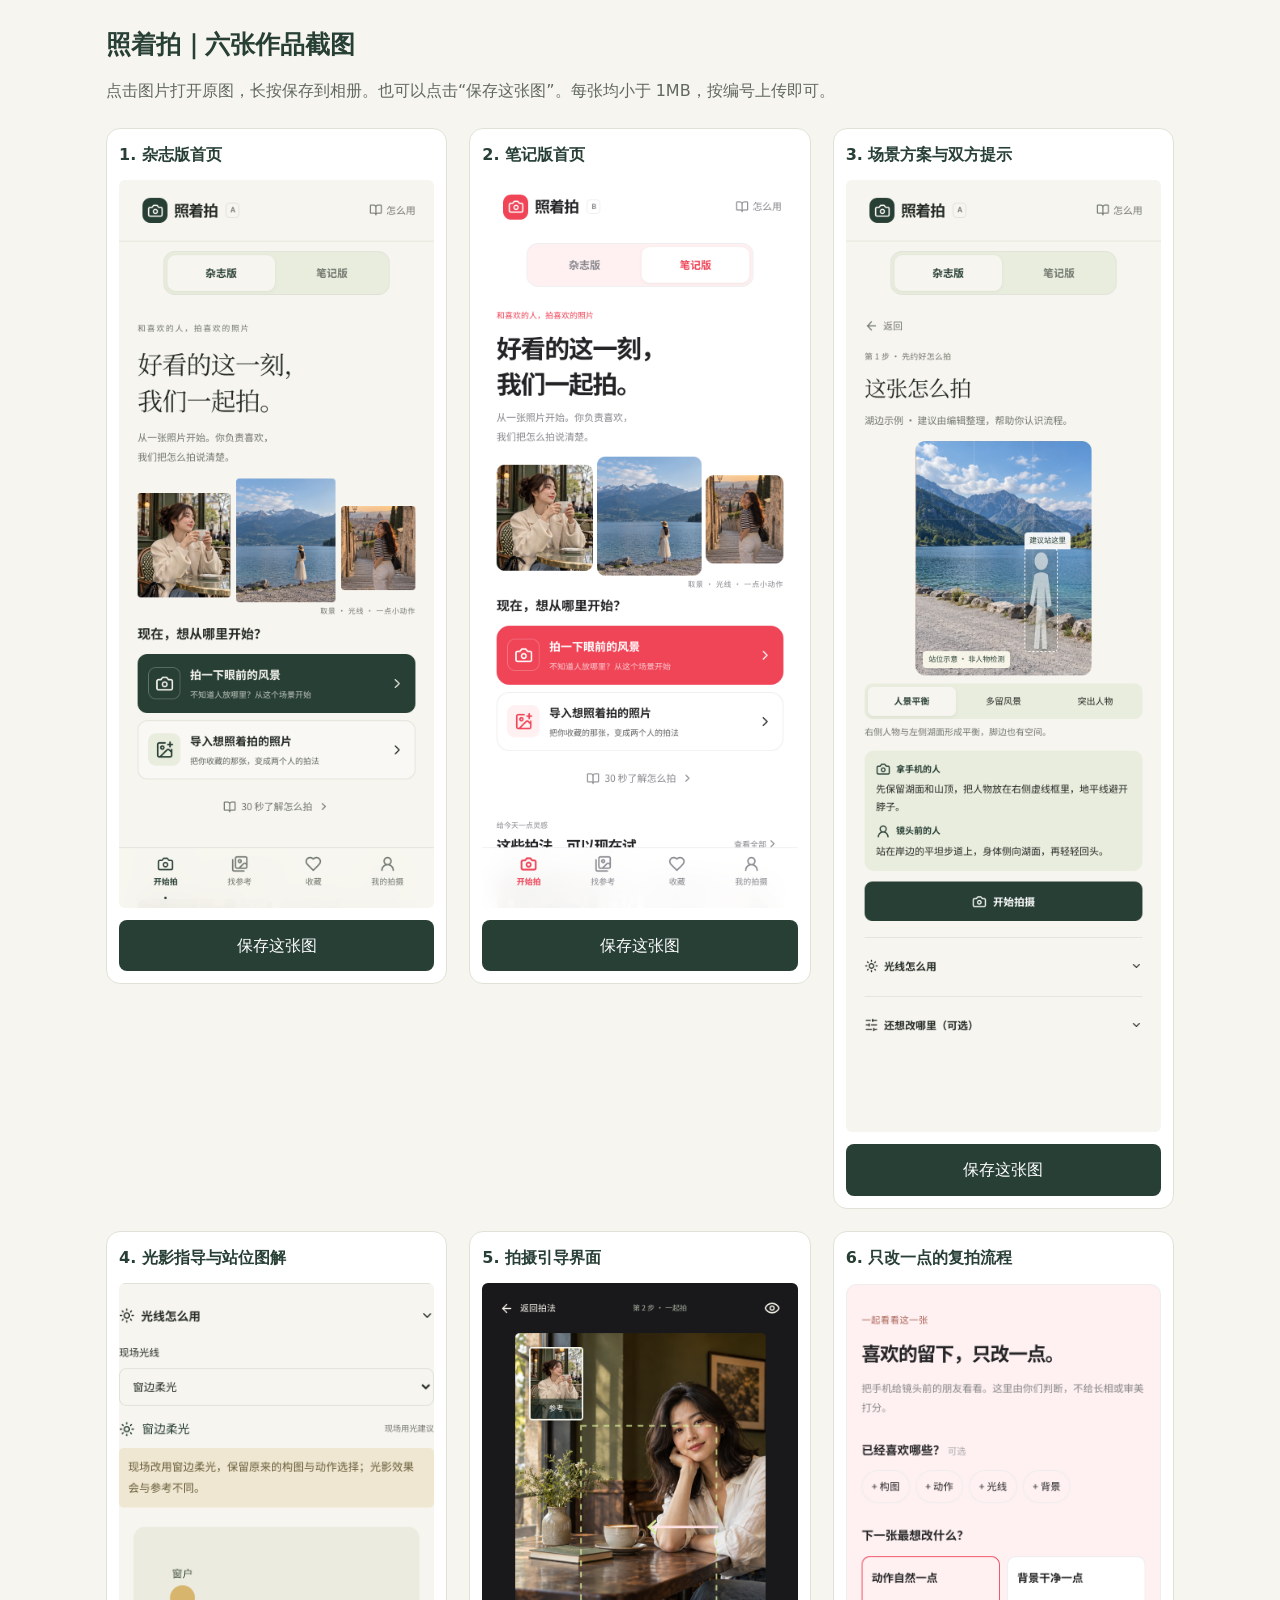
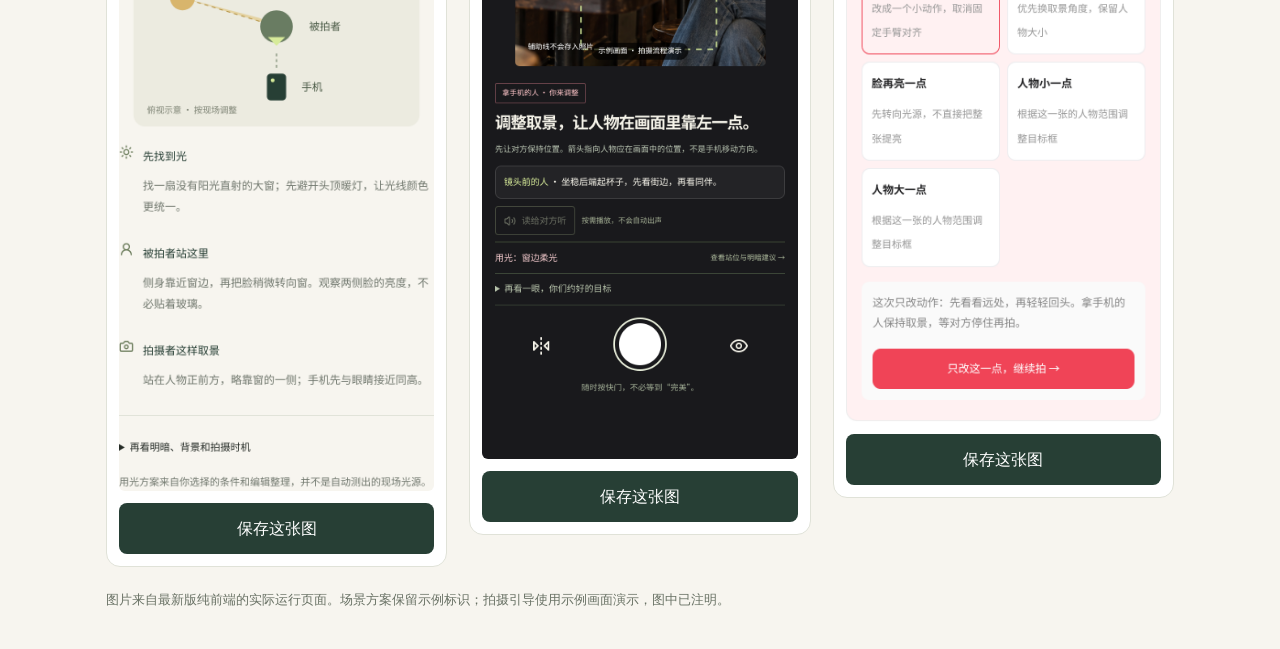
==== public/submission-screenshots/index.html @ 259f6a57 "Publish mobile-accessible submission screenshots" ====
<!doctype html><html lang="zh-CN"><head><meta charset="utf-8"><meta name="viewport" content="width=device-width,initial-scale=1"><title>照着拍｜六张作品截图</title><style>*{box-sizing:border-box}body{margin:0;background:#f7f5ef;color:#273f35;font-family:system-ui,sans-serif;line-height:1.7}main{max-width:1100px;padding:24px 16px;margin:auto}h1{font-size:25px;margin:0 0 10px}.intro{margin:0 0 24px;color:#60685f}.grid{display:grid;grid-template-columns:repeat(auto-fit,minmax(270px,1fr));gap:22px;align-items:start}figure{margin:0;background:#fff;padding:12px;border-radius:14px;border:1px solid #e0e2d8}figcaption{font-weight:650;margin:0 0 12px}img{display:block;width:100%;height:auto;border-radius:6px}.save{display:block;text-align:center;background:#273f35;color:white;padding:12px;margin-top:12px;border-radius:8px;text-decoration:none}.note{font-size:13px;color:#697265;margin-top:22px}</style></head><body><main><h1>照着拍｜六张作品截图</h1><p class="intro">点击图片打开原图，长按保存到相册。也可以点击“保存这张图”。每张均小于 1MB，按编号上传即可。</p><div class="grid"><figure><figcaption>1. 杂志版首页</figcaption><a href="01-magazine-home.png" target="_blank"><img src="01-magazine-home.png" alt="杂志版首页" loading="lazy"></a><a class="save" href="01-magazine-home.png" download="01-magazine-home.png">保存这张图</a></figure><figure><figcaption>2. 笔记版首页</figcaption><a href="02-notebook-home.png" target="_blank"><img src="02-notebook-home.png" alt="笔记版首页" loading="lazy"></a><a class="save" href="02-notebook-home.png" download="02-notebook-home.png">保存这张图</a></figure><figure><figcaption>3. 场景方案与双方提示</figcaption><a href="03-scene-plan.png" target="_blank"><img src="03-scene-plan.png" alt="场景方案与双方提示" loading="lazy"></a><a class="save" href="03-scene-plan.png" download="03-scene-plan.png">保存这张图</a></figure><figure><figcaption>4. 光影指导与站位图解</figcaption><a href="04-light-guide.png" target="_blank"><img src="04-light-guide.png" alt="光影指导与站位图解" loading="lazy"></a><a class="save" href="04-light-guide.png" download="04-light-guide.png">保存这张图</a></figure><figure><figcaption>5. 拍摄引导界面</figcaption><a href="05-camera-guidance.png" target="_blank"><img src="05-camera-guidance.png" alt="拍摄引导界面" loading="lazy"></a><a class="save" href="05-camera-guidance.png" download="05-camera-guidance.png">保存这张图</a></figure><figure><figcaption>6. 只改一点的复拍流程</figcaption><a href="06-one-change-review.png" target="_blank"><img src="06-one-change-review.png" alt="只改一点的复拍流程" loading="lazy"></a><a class="save" href="06-one-change-review.png" download="06-one-change-review.png">保存这张图</a></figure></div><p class="note">图片来自最新版纯前端的实际运行页面。场景方案保留示例标识；拍摄引导使用示例画面演示，图中已注明。</p></main></body></html>
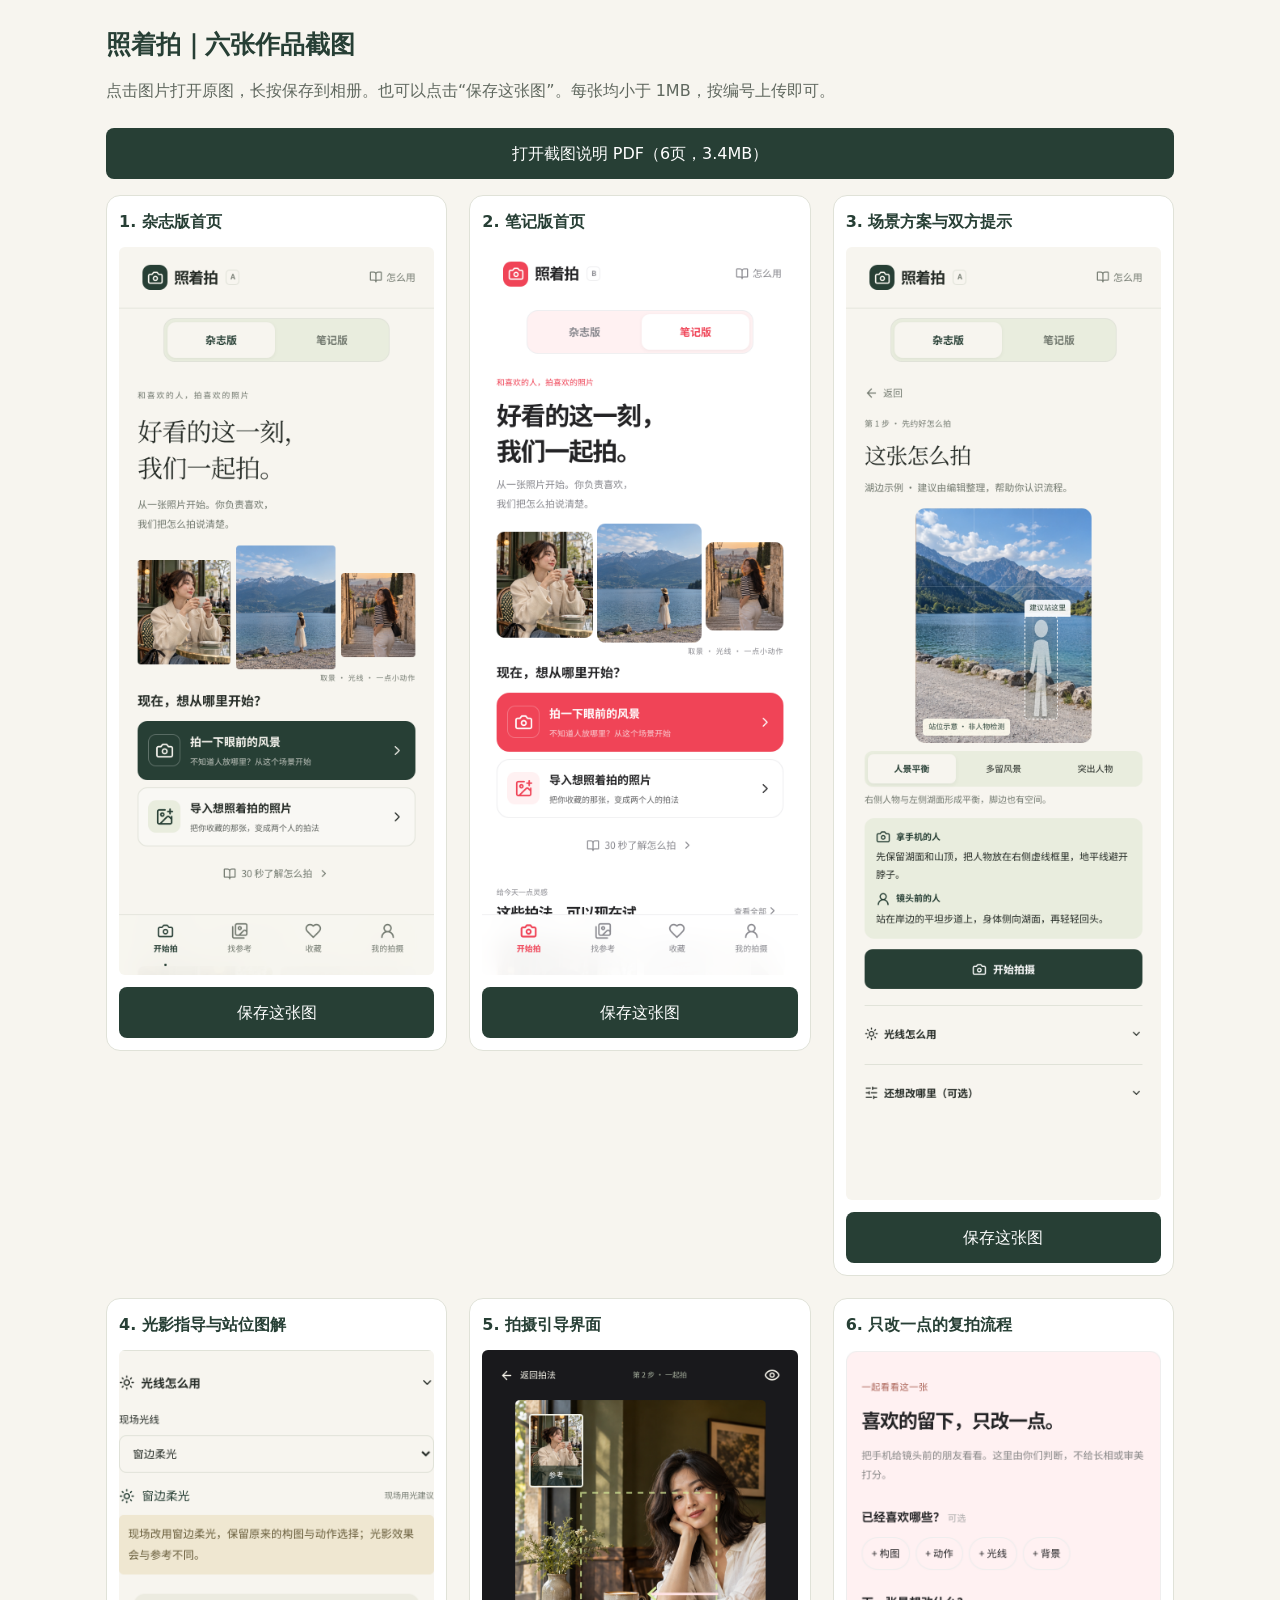
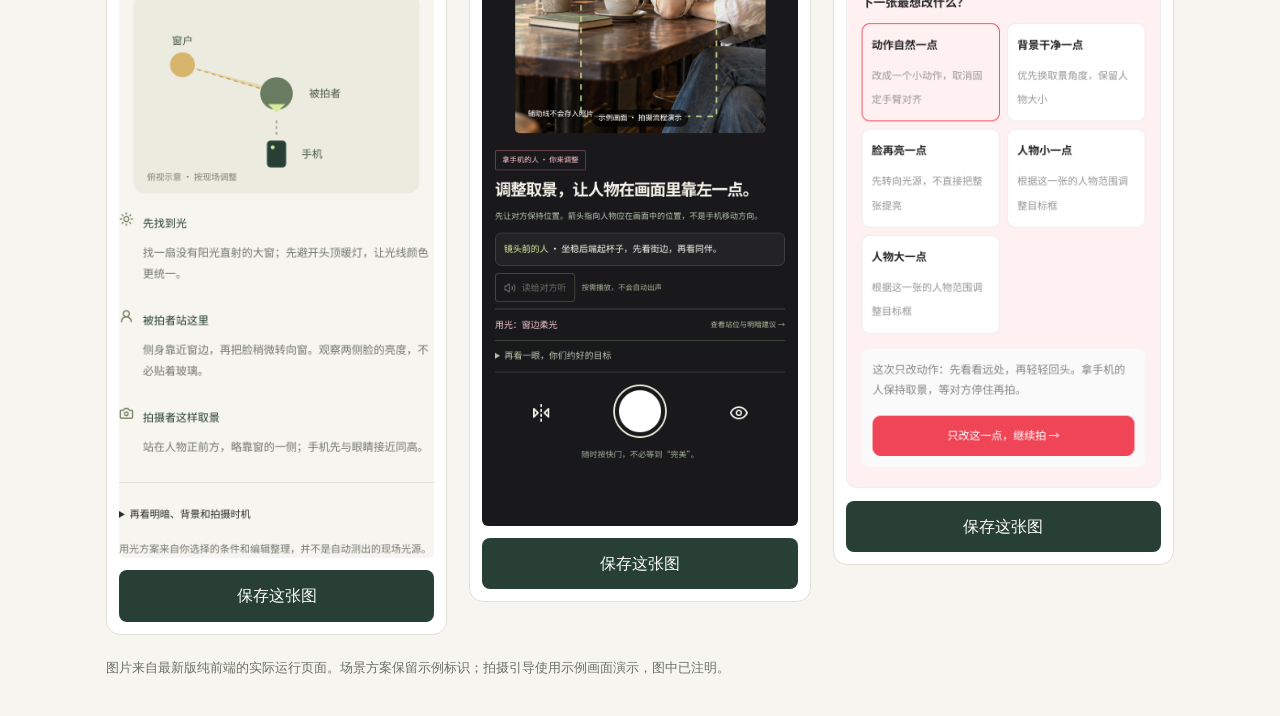
==== commit 5c40e33c: "Add six-page screenshot explanation PDF" ====
--- a/public/submission-screenshots/index.html
+++ b/public/submission-screenshots/index.html
@@ -1 +1 @@
-<!doctype html><html lang="zh-CN"><head><meta charset="utf-8"><meta name="viewport" content="width=device-width,initial-scale=1"><title>照着拍｜六张作品截图</title><style>*{box-sizing:border-box}body{margin:0;background:#f7f5ef;color:#273f35;font-family:system-ui,sans-serif;line-height:1.7}main{max-width:1100px;padding:24px 16px;margin:auto}h1{font-size:25px;margin:0 0 10px}.intro{margin:0 0 24px;color:#60685f}.grid{display:grid;grid-template-columns:repeat(auto-fit,minmax(270px,1fr));gap:22px;align-items:start}figure{margin:0;background:#fff;padding:12px;border-radius:14px;border:1px solid #e0e2d8}figcaption{font-weight:650;margin:0 0 12px}img{display:block;width:100%;height:auto;border-radius:6px}.save{display:block;text-align:center;background:#273f35;color:white;padding:12px;margin-top:12px;border-radius:8px;text-decoration:none}.note{font-size:13px;color:#697265;margin-top:22px}</style></head><body><main><h1>照着拍｜六张作品截图</h1><p class="intro">点击图片打开原图，长按保存到相册。也可以点击“保存这张图”。每张均小于 1MB，按编号上传即可。</p><div class="grid"><figure><figcaption>1. 杂志版首页</figcaption><a href="01-magazine-home.png" target="_blank"><img src="01-magazine-home.png" alt="杂志版首页" loading="lazy"></a><a class="save" href="01-magazine-home.png" download="01-magazine-home.png">保存这张图</a></figure><figure><figcaption>2. 笔记版首页</figcaption><a href="02-notebook-home.png" target="_blank"><img src="02-notebook-home.png" alt="笔记版首页" loading="lazy"></a><a class="save" href="02-notebook-home.png" download="02-notebook-home.png">保存这张图</a></figure><figure><figcaption>3. 场景方案与双方提示</figcaption><a href="03-scene-plan.png" target="_blank"><img src="03-scene-plan.png" alt="场景方案与双方提示" loading="lazy"></a><a class="save" href="03-scene-plan.png" download="03-scene-plan.png">保存这张图</a></figure><figure><figcaption>4. 光影指导与站位图解</figcaption><a href="04-light-guide.png" target="_blank"><img src="04-light-guide.png" alt="光影指导与站位图解" loading="lazy"></a><a class="save" href="04-light-guide.png" download="04-light-guide.png">保存这张图</a></figure><figure><figcaption>5. 拍摄引导界面</figcaption><a href="05-camera-guidance.png" target="_blank"><img src="05-camera-guidance.png" alt="拍摄引导界面" loading="lazy"></a><a class="save" href="05-camera-guidance.png" download="05-camera-guidance.png">保存这张图</a></figure><figure><figcaption>6. 只改一点的复拍流程</figcaption><a href="06-one-change-review.png" target="_blank"><img src="06-one-change-review.png" alt="只改一点的复拍流程" loading="lazy"></a><a class="save" href="06-one-change-review.png" download="06-one-change-review.png">保存这张图</a></figure></div><p class="note">图片来自最新版纯前端的实际运行页面。场景方案保留示例标识；拍摄引导使用示例画面演示，图中已注明。</p></main></body></html>+<!doctype html><html lang="zh-CN"><head><meta charset="utf-8"><meta name="viewport" content="width=device-width,initial-scale=1"><title>照着拍｜六张作品截图</title><style>*{box-sizing:border-box}body{margin:0;background:#f7f5ef;color:#273f35;font-family:system-ui,sans-serif;line-height:1.7}main{max-width:1100px;padding:24px 16px;margin:auto}h1{font-size:25px;margin:0 0 10px}.intro{margin:0 0 24px;color:#60685f}.grid{display:grid;grid-template-columns:repeat(auto-fit,minmax(270px,1fr));gap:22px;align-items:start}figure{margin:0;background:#fff;padding:12px;border-radius:14px;border:1px solid #e0e2d8}figcaption{font-weight:650;margin:0 0 12px}img{display:block;width:100%;height:auto;border-radius:6px}.save{display:block;text-align:center;background:#273f35;color:white;padding:12px;margin-top:12px;border-radius:8px;text-decoration:none}.note{font-size:13px;color:#697265;margin-top:22px}</style></head><body><main><h1>照着拍｜六张作品截图</h1><p class="intro">点击图片打开原图，长按保存到相册。也可以点击“保存这张图”。每张均小于 1MB，按编号上传即可。</p><p><a class="save" href="zhaozhepai-screenshots.pdf">打开截图说明 PDF（6页，3.4MB）</a></p><div class="grid"><figure><figcaption>1. 杂志版首页</figcaption><a href="01-magazine-home.png" target="_blank"><img src="01-magazine-home.png" alt="杂志版首页" loading="lazy"></a><a class="save" href="01-magazine-home.png" download="01-magazine-home.png">保存这张图</a></figure><figure><figcaption>2. 笔记版首页</figcaption><a href="02-notebook-home.png" target="_blank"><img src="02-notebook-home.png" alt="笔记版首页" loading="lazy"></a><a class="save" href="02-notebook-home.png" download="02-notebook-home.png">保存这张图</a></figure><figure><figcaption>3. 场景方案与双方提示</figcaption><a href="03-scene-plan.png" target="_blank"><img src="03-scene-plan.png" alt="场景方案与双方提示" loading="lazy"></a><a class="save" href="03-scene-plan.png" download="03-scene-plan.png">保存这张图</a></figure><figure><figcaption>4. 光影指导与站位图解</figcaption><a href="04-light-guide.png" target="_blank"><img src="04-light-guide.png" alt="光影指导与站位图解" loading="lazy"></a><a class="save" href="04-light-guide.png" download="04-light-guide.png">保存这张图</a></figure><figure><figcaption>5. 拍摄引导界面</figcaption><a href="05-camera-guidance.png" target="_blank"><img src="05-camera-guidance.png" alt="拍摄引导界面" loading="lazy"></a><a class="save" href="05-camera-guidance.png" download="05-camera-guidance.png">保存这张图</a></figure><figure><figcaption>6. 只改一点的复拍流程</figcaption><a href="06-one-change-review.png" target="_blank"><img src="06-one-change-review.png" alt="只改一点的复拍流程" loading="lazy"></a><a class="save" href="06-one-change-review.png" download="06-one-change-review.png">保存这张图</a></figure></div><p class="note">图片来自最新版纯前端的实际运行页面。场景方案保留示例标识；拍摄引导使用示例画面演示，图中已注明。</p></main></body></html>
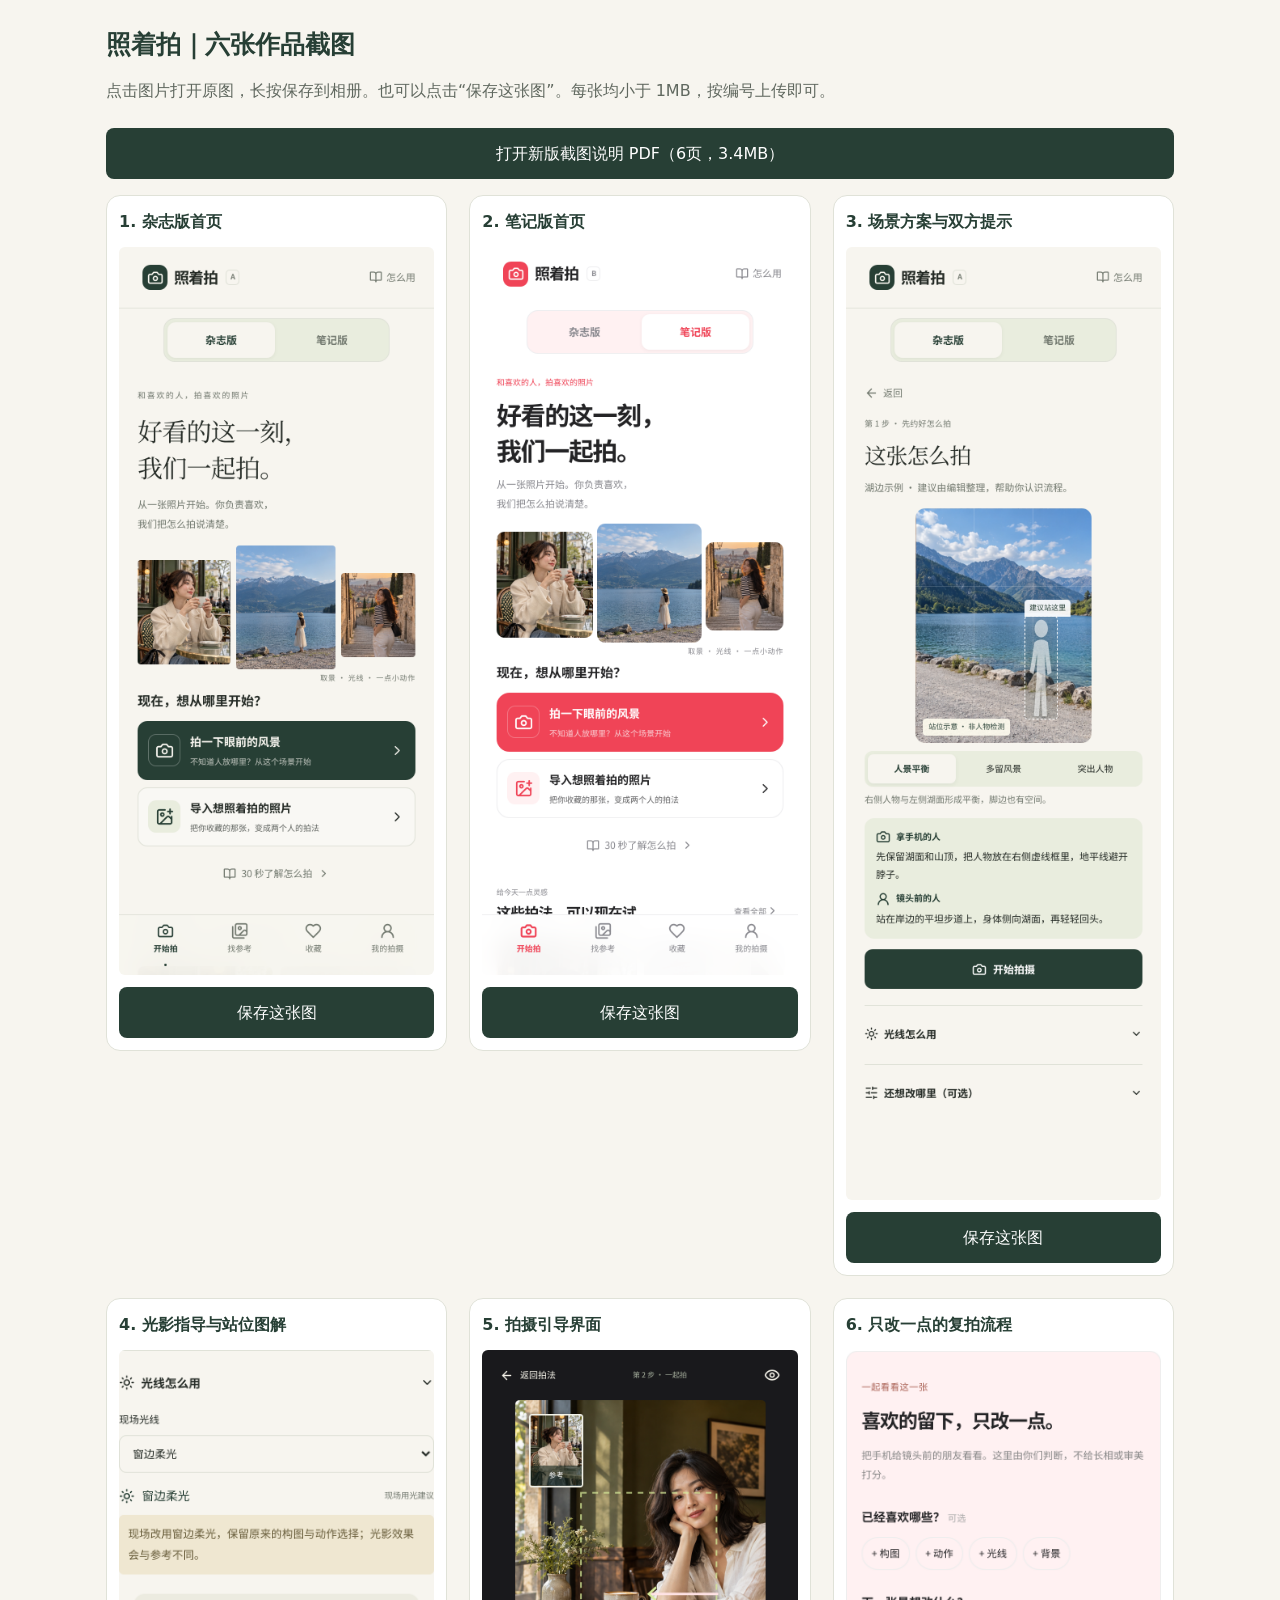
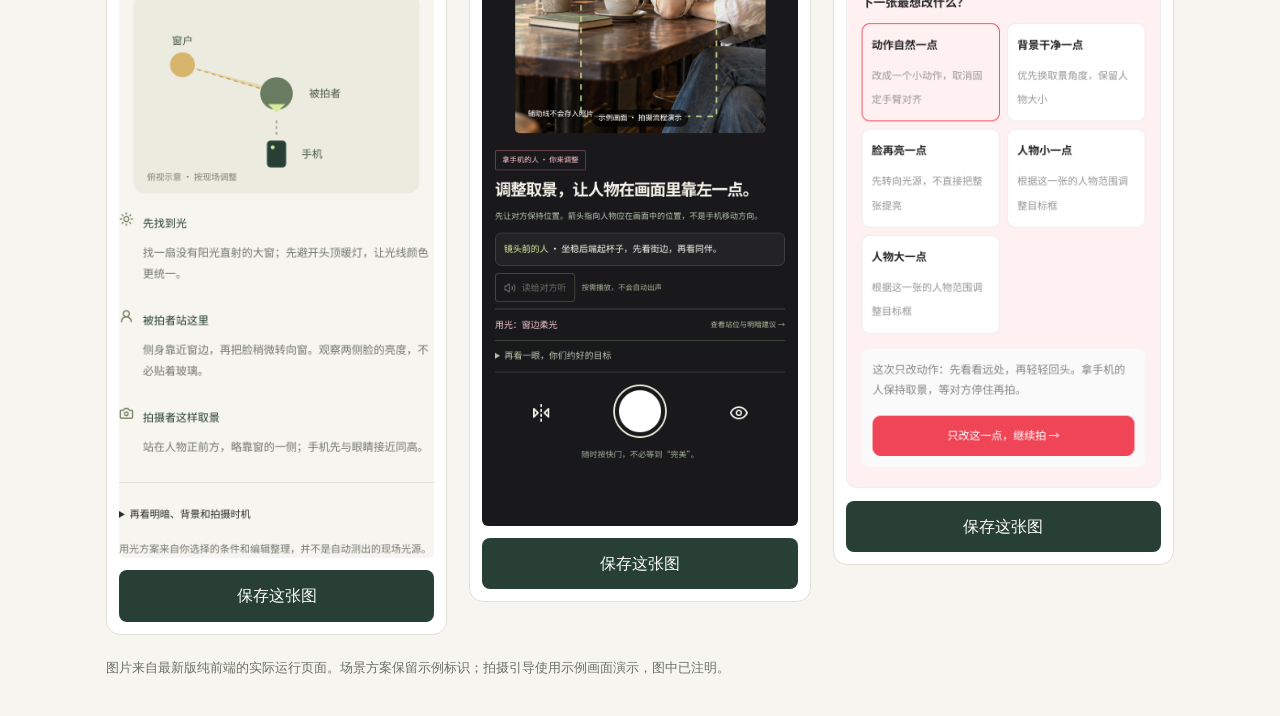
==== commit 7f088b9b: "Redesign screenshot PDF with full-width gallery cards" ====
--- a/public/submission-screenshots/index.html
+++ b/public/submission-screenshots/index.html
@@ -1 +1 @@
-<!doctype html><html lang="zh-CN"><head><meta charset="utf-8"><meta name="viewport" content="width=device-width,initial-scale=1"><title>照着拍｜六张作品截图</title><style>*{box-sizing:border-box}body{margin:0;background:#f7f5ef;color:#273f35;font-family:system-ui,sans-serif;line-height:1.7}main{max-width:1100px;padding:24px 16px;margin:auto}h1{font-size:25px;margin:0 0 10px}.intro{margin:0 0 24px;color:#60685f}.grid{display:grid;grid-template-columns:repeat(auto-fit,minmax(270px,1fr));gap:22px;align-items:start}figure{margin:0;background:#fff;padding:12px;border-radius:14px;border:1px solid #e0e2d8}figcaption{font-weight:650;margin:0 0 12px}img{display:block;width:100%;height:auto;border-radius:6px}.save{display:block;text-align:center;background:#273f35;color:white;padding:12px;margin-top:12px;border-radius:8px;text-decoration:none}.note{font-size:13px;color:#697265;margin-top:22px}</style></head><body><main><h1>照着拍｜六张作品截图</h1><p class="intro">点击图片打开原图，长按保存到相册。也可以点击“保存这张图”。每张均小于 1MB，按编号上传即可。</p><p><a class="save" href="zhaozhepai-screenshots.pdf">打开截图说明 PDF（6页，3.4MB）</a></p><div class="grid"><figure><figcaption>1. 杂志版首页</figcaption><a href="01-magazine-home.png" target="_blank"><img src="01-magazine-home.png" alt="杂志版首页" loading="lazy"></a><a class="save" href="01-magazine-home.png" download="01-magazine-home.png">保存这张图</a></figure><figure><figcaption>2. 笔记版首页</figcaption><a href="02-notebook-home.png" target="_blank"><img src="02-notebook-home.png" alt="笔记版首页" loading="lazy"></a><a class="save" href="02-notebook-home.png" download="02-notebook-home.png">保存这张图</a></figure><figure><figcaption>3. 场景方案与双方提示</figcaption><a href="03-scene-plan.png" target="_blank"><img src="03-scene-plan.png" alt="场景方案与双方提示" loading="lazy"></a><a class="save" href="03-scene-plan.png" download="03-scene-plan.png">保存这张图</a></figure><figure><figcaption>4. 光影指导与站位图解</figcaption><a href="04-light-guide.png" target="_blank"><img src="04-light-guide.png" alt="光影指导与站位图解" loading="lazy"></a><a class="save" href="04-light-guide.png" download="04-light-guide.png">保存这张图</a></figure><figure><figcaption>5. 拍摄引导界面</figcaption><a href="05-camera-guidance.png" target="_blank"><img src="05-camera-guidance.png" alt="拍摄引导界面" loading="lazy"></a><a class="save" href="05-camera-guidance.png" download="05-camera-guidance.png">保存这张图</a></figure><figure><figcaption>6. 只改一点的复拍流程</figcaption><a href="06-one-change-review.png" target="_blank"><img src="06-one-change-review.png" alt="只改一点的复拍流程" loading="lazy"></a><a class="save" href="06-one-change-review.png" download="06-one-change-review.png">保存这张图</a></figure></div><p class="note">图片来自最新版纯前端的实际运行页面。场景方案保留示例标识；拍摄引导使用示例画面演示，图中已注明。</p></main></body></html>+<!doctype html><html lang="zh-CN"><head><meta charset="utf-8"><meta name="viewport" content="width=device-width,initial-scale=1"><title>照着拍｜六张作品截图</title><style>*{box-sizing:border-box}body{margin:0;background:#f7f5ef;color:#273f35;font-family:system-ui,sans-serif;line-height:1.7}main{max-width:1100px;padding:24px 16px;margin:auto}h1{font-size:25px;margin:0 0 10px}.intro{margin:0 0 24px;color:#60685f}.grid{display:grid;grid-template-columns:repeat(auto-fit,minmax(270px,1fr));gap:22px;align-items:start}figure{margin:0;background:#fff;padding:12px;border-radius:14px;border:1px solid #e0e2d8}figcaption{font-weight:650;margin:0 0 12px}img{display:block;width:100%;height:auto;border-radius:6px}.save{display:block;text-align:center;background:#273f35;color:white;padding:12px;margin-top:12px;border-radius:8px;text-decoration:none}.note{font-size:13px;color:#697265;margin-top:22px}</style></head><body><main><h1>照着拍｜六张作品截图</h1><p class="intro">点击图片打开原图，长按保存到相册。也可以点击“保存这张图”。每张均小于 1MB，按编号上传即可。</p><p><a class="save" href="zhaozhepai-screenshots-v2.pdf">打开新版截图说明 PDF（6页，3.4MB）</a></p><div class="grid"><figure><figcaption>1. 杂志版首页</figcaption><a href="01-magazine-home.png" target="_blank"><img src="01-magazine-home.png" alt="杂志版首页" loading="lazy"></a><a class="save" href="01-magazine-home.png" download="01-magazine-home.png">保存这张图</a></figure><figure><figcaption>2. 笔记版首页</figcaption><a href="02-notebook-home.png" target="_blank"><img src="02-notebook-home.png" alt="笔记版首页" loading="lazy"></a><a class="save" href="02-notebook-home.png" download="02-notebook-home.png">保存这张图</a></figure><figure><figcaption>3. 场景方案与双方提示</figcaption><a href="03-scene-plan.png" target="_blank"><img src="03-scene-plan.png" alt="场景方案与双方提示" loading="lazy"></a><a class="save" href="03-scene-plan.png" download="03-scene-plan.png">保存这张图</a></figure><figure><figcaption>4. 光影指导与站位图解</figcaption><a href="04-light-guide.png" target="_blank"><img src="04-light-guide.png" alt="光影指导与站位图解" loading="lazy"></a><a class="save" href="04-light-guide.png" download="04-light-guide.png">保存这张图</a></figure><figure><figcaption>5. 拍摄引导界面</figcaption><a href="05-camera-guidance.png" target="_blank"><img src="05-camera-guidance.png" alt="拍摄引导界面" loading="lazy"></a><a class="save" href="05-camera-guidance.png" download="05-camera-guidance.png">保存这张图</a></figure><figure><figcaption>6. 只改一点的复拍流程</figcaption><a href="06-one-change-review.png" target="_blank"><img src="06-one-change-review.png" alt="只改一点的复拍流程" loading="lazy"></a><a class="save" href="06-one-change-review.png" download="06-one-change-review.png">保存这张图</a></figure></div><p class="note">图片来自最新版纯前端的实际运行页面。场景方案保留示例标识；拍摄引导使用示例画面演示，图中已注明。</p></main></body></html>
